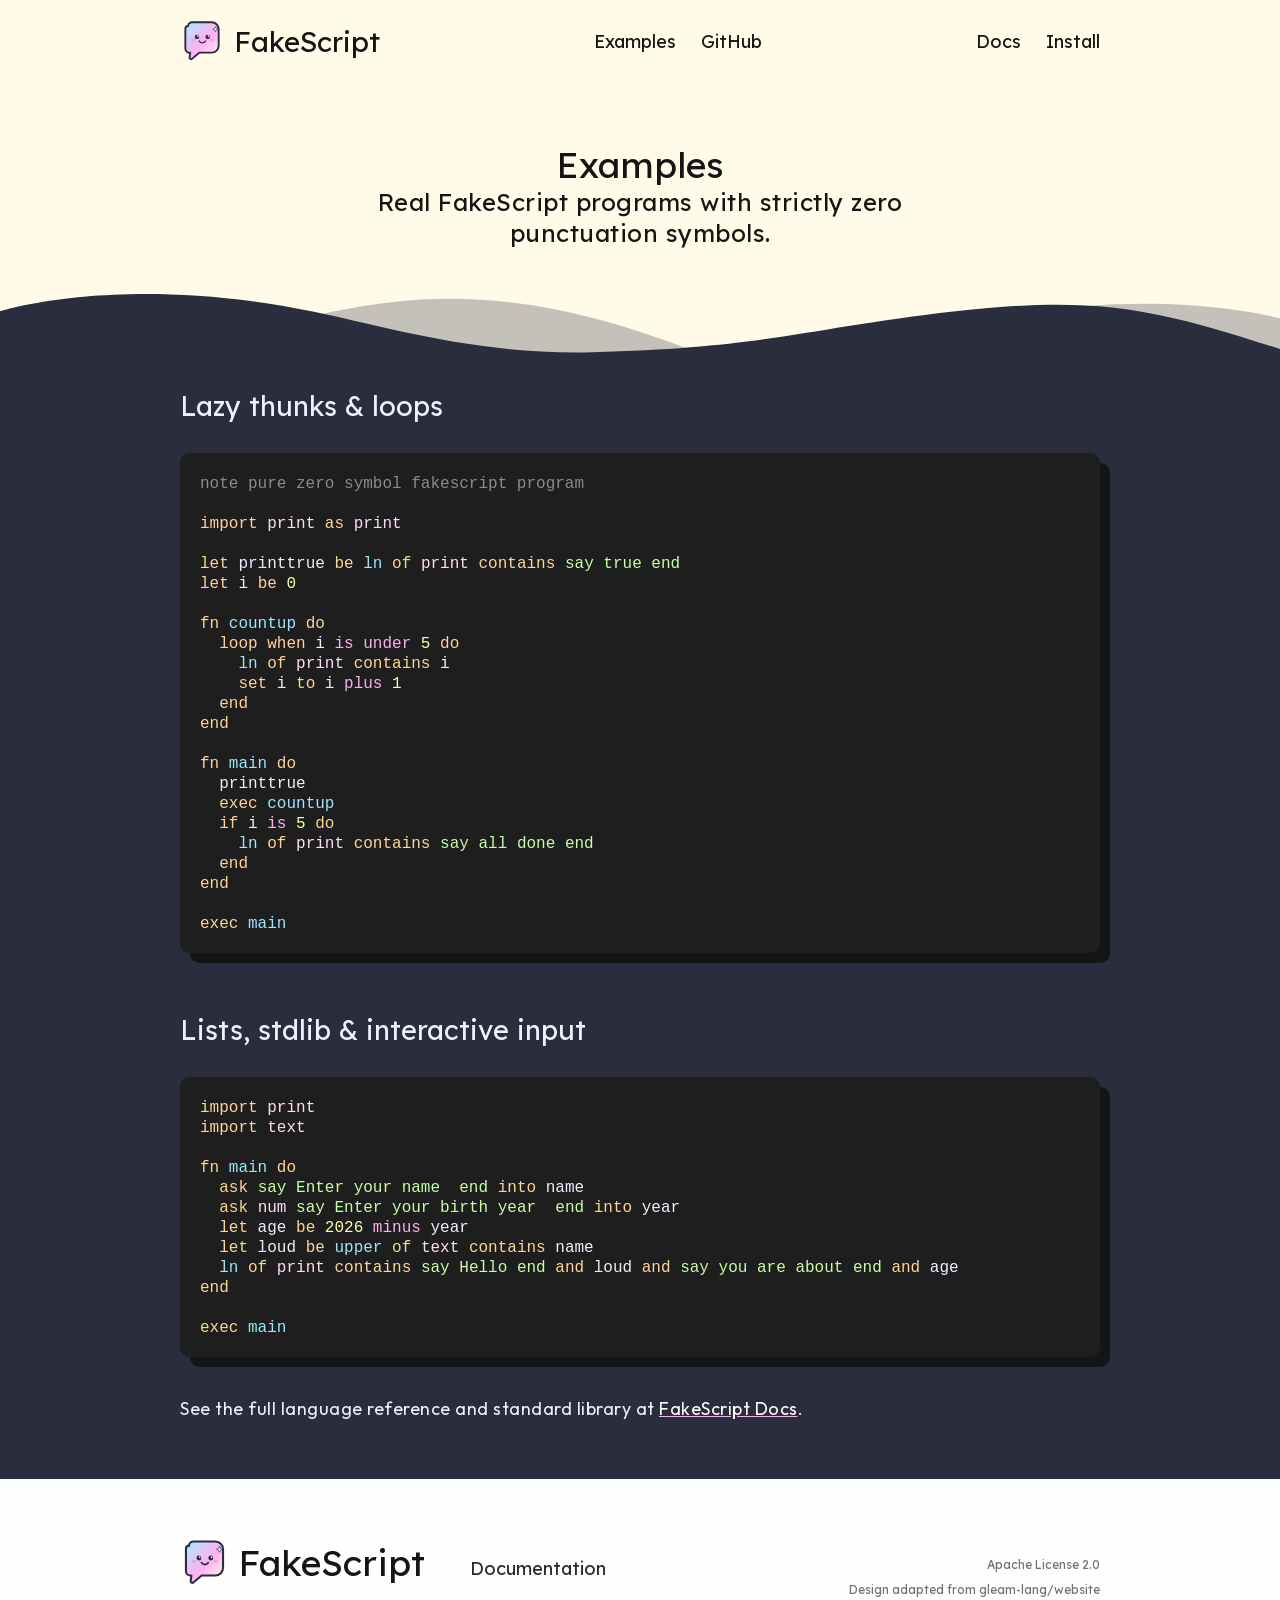
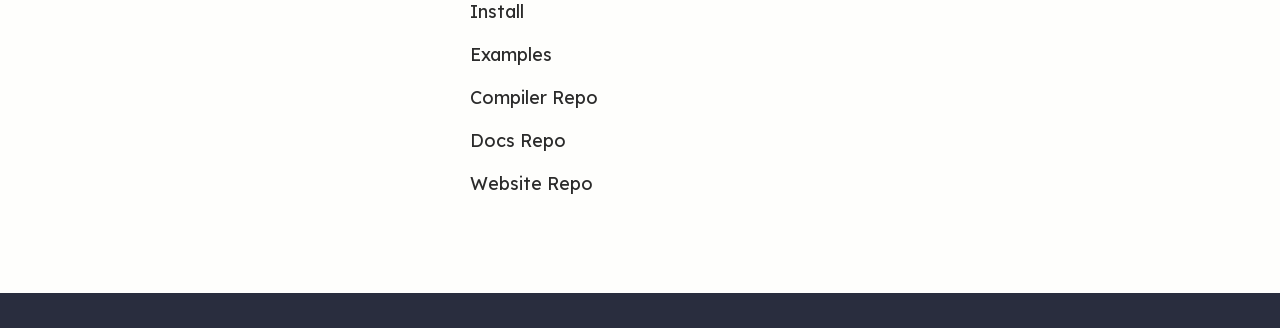
==== examples/index.html @ 52201858 "Initial commit: FakeScript website (Apache 2.0, adapted from gleam-lang/website)" ====
<!DOCTYPE html>
<html lang="en">
<head>
  <meta charset="utf-8">
  <meta name="viewport" content="width=device-width, initial-scale=1">
  <link rel="shortcut icon" href="../images/fakescript-logo.svg">
  <title>Examples | FakeScript programming language</title>
  <meta name="description" content="Explore real FakeScript v3.0 programs — zero symbols, native speed.">
  <link rel="stylesheet" href="../styles/main.css">
</head>
<body>
  <div class="page-header">
    <nav class="navbar">
      <div class="content">
        <div>
          <a href="../" class="logo">
            <img alt="FakeScript mascot" src="../images/fakescript-logo.svg" class="navbar-lucy">
            FakeScript
          </a>
        </div>
        <div>
          <a href="../examples/">Examples</a>
          <a href="https://github.com/ChaiMaii/fakescript">GitHub</a>
        </div>
        <div>
          <a href="https://chaimaii.github.io/fakescript-docs/">Docs</a>
          <a href="../install/">Install</a>
        </div>
      </div>
    </nav>

    <div class="hero">
      <div class="content">
        <div class="text">
          <h1>Examples</h1>
          <p class="hero-subtitle">Real FakeScript programs with strictly zero punctuation symbols.</p>
        </div>
      </div>
      <img alt="a soft wavey boundary between two sections of the website" src="../images/waves.svg" class="home-waves">
    </div>
  </div>

  <main class="page content">
    <h2>Lazy thunks &amp; loops</h2>
    <pre><code><span class="code-comment">note pure zero symbol fakescript program</span>

<span class="code-keyword">import</span> <span class="code-module">print</span> <span class="code-keyword">as</span> <span class="code-module">print</span>

<span class="code-keyword">let</span> printtrue <span class="code-keyword">be</span> <span class="code-fn">ln</span> <span class="code-keyword">of</span> <span class="code-module">print</span> <span class="code-keyword">contains</span> <span class="code-string">say true end</span>
<span class="code-keyword">let</span> i <span class="code-keyword">be</span> <span class="code-number">0</span>

<span class="code-keyword">fn</span> <span class="code-fn">countup</span> <span class="code-keyword">do</span>
  <span class="code-keyword">loop when</span> i <span class="code-operator">is under</span> <span class="code-number">5</span> <span class="code-keyword">do</span>
    <span class="code-fn">ln</span> <span class="code-keyword">of</span> <span class="code-module">print</span> <span class="code-keyword">contains</span> i
    <span class="code-keyword">set</span> i <span class="code-keyword">to</span> i <span class="code-operator">plus</span> <span class="code-number">1</span>
  <span class="code-keyword">end</span>
<span class="code-keyword">end</span>

<span class="code-keyword">fn</span> <span class="code-fn">main</span> <span class="code-keyword">do</span>
  printtrue
  <span class="code-keyword">exec</span> <span class="code-fn">countup</span>
  <span class="code-keyword">if</span> i <span class="code-operator">is</span> <span class="code-number">5</span> <span class="code-keyword">do</span>
    <span class="code-fn">ln</span> <span class="code-keyword">of</span> <span class="code-module">print</span> <span class="code-keyword">contains</span> <span class="code-string">say all done end</span>
  <span class="code-keyword">end</span>
<span class="code-keyword">end</span>

<span class="code-keyword">exec</span> <span class="code-fn">main</span></code></pre>

    <h2>Lists, stdlib &amp; interactive input</h2>
    <pre><code><span class="code-keyword">import</span> <span class="code-module">print</span>
<span class="code-keyword">import</span> <span class="code-module">text</span>

<span class="code-keyword">fn</span> <span class="code-fn">main</span> <span class="code-keyword">do</span>
  <span class="code-keyword">ask</span> <span class="code-string">say Enter your name  end</span> <span class="code-keyword">into</span> name
  <span class="code-keyword">ask</span> <span class="code-type">num</span> <span class="code-string">say Enter your birth year  end</span> <span class="code-keyword">into</span> year
  <span class="code-keyword">let</span> age <span class="code-keyword">be</span> <span class="code-number">2026</span> <span class="code-operator">minus</span> year
  <span class="code-keyword">let</span> loud <span class="code-keyword">be</span> <span class="code-fn">upper</span> <span class="code-keyword">of</span> <span class="code-module">text</span> <span class="code-keyword">contains</span> name
  <span class="code-fn">ln</span> <span class="code-keyword">of</span> <span class="code-module">print</span> <span class="code-keyword">contains</span> <span class="code-string">say Hello end</span> <span class="code-keyword">and</span> loud <span class="code-keyword">and</span> <span class="code-string">say you are about end</span> <span class="code-keyword">and</span> age
<span class="code-keyword">end</span>

<span class="code-keyword">exec</span> <span class="code-fn">main</span></code></pre>

    <p>
      See the full language reference and standard library at
      <a href="https://chaimaii.github.io/fakescript-docs/">FakeScript Docs</a>.
    </p>
  </main>

  <footer class="footer">
    <div class="content">
      <div class="first">
        <a href="../" class="logo">
          <img alt="FakeScript mascot" src="../images/fakescript-logo.svg" class="footer-lucy">
          FakeScript
        </a>
      </div>
      <ul class="middle">
        <li><a href="https://chaimaii.github.io/fakescript-docs/">Documentation</a></li>
        <li><a href="../install/">Install</a></li>
        <li><a href="../examples/">Examples</a></li>
        <li><a href="https://github.com/ChaiMaii/fakescript">Compiler Repo</a></li>
        <li><a href="https://github.com/ChaiMaii/fakescript-docs">Docs Repo</a></li>
        <li><a href="https://github.com/ChaiMaii/fakescript-website">Website Repo</a></li>
      </ul>
      <ul class="last">
        <li>Apache License 2.0</li>
        <li>Design adapted from <a href="https://github.com/gleam-lang/website">gleam-lang/website</a></li>
      </ul>
    </div>
  </footer>
</body>
</html>
---- styles/main.css ----
@font-face {
  font-family: "Cascadia Mono";
  font-display: swap;
  src: url("../fonts/CascadiaMono.woff2") format("woff2");
}

@font-face {
  font-family: "Lexend";
  font-display: swap;
  font-weight: 400;
  src: url("../fonts/Lexend.woff2") format("woff2");
}

@font-face {
  font-family: "Lexend";
  font-display: swap;
  font-weight: 700;
  src: url("../fonts/Lexend-700.woff2") format("woff2");
}

@font-face {
  font-family: "Outfit";
  font-display: swap;
  src: url("../fonts/Outfit.woff") format("woff");
}

:root {
  --font-family-normal: "Outfit", sans-serif;
  --font-family-title: "Lexend", sans-serif;
  /*--font-family-monospace: "Cascadia Mono" "Roboto Mono", monospace;*/

  --color-charcoal: #2f2f2f;
  --color-lukewarm-charcoal: #313546;
  --color-warm-charcoal: #616682;
  --color-underwater-blue: #292d3e;
  --color-black: #1e1e1e;
  --color-blacker: #151515;
  --color-text-main: #f0eeff;
  --color-text-subtle: #c9cfea;
  --color-text-highlight: #fff;
  --color-white: #fefefc;
  --color-faff-pink: #ffaff3;
  --color-aged-plastic-yellow: #fffbe8;
  --color-unnamed-blue: #a6f0fc;
  --color-unexpected-aubergine: #584355;

  --color-code-blue: #9ce7ff;
  --color-code-green: #c8ffa7;
  --color-code-grey: #d4d4d4;
  --color-code-dark-grey: #848484;
  --color-code-yellow: #fdffab;
  --color-code-pink: var(--color-faff-pink);
  --color-code-red: #ff6262;
  --color-code-orange: #ffd596;
  --color-code-light-pink: #ffddfa;

  --opacity-mid: 0.65;

  --width-content: 960px;

  /* TODO: condense these into a few appopriatedly named variables */
  --font-size-small: 0.75rem;
  --font-size-code: 1rem;
  --font-size-normal: 1.125rem;
  --font-size-navbar: 1.125rem;
  --font-size-hero-button: 1.5rem;
  --font-size-pair-text: 1.375rem;
  --font-size-friendly-text: 1.5rem;
  --font-size-still-here-subtitle: 1.5rem;
  --font-size-still-here-button: 1.5rem;
  --font-size-hero-subtitle: 1.5rem;
  --font-size-logo: 1.75rem;
  --font-size-hero: 2.25rem;
  --font-size-pair-title: 2.25rem;
  --font-size-hero-title: 2.25rem;
  --font-size-still-here-title: 2.25rem;
  --font-size-footer-logo: 2.25rem;
  --font-size-friendly-title: 3rem;
  --font-size-sponsors-title: 3rem;

  --font-weight-normal: 400;
  --font-weight-title-bold: 700;

  --gap-1: 10px;
  --gap-2: calc(var(--gap-1) * 2);
  --gap-3: calc(var(--gap-1) * 3);
  --gap-4: calc(var(--gap-1) * 4);
  --gap-5: calc(var(--gap-1) * 5);
  --gap-6: calc(var(--gap-1) * 6);

  --waves-height: 100px;
  --waves-width: 1200px;

  --sponsor-size: 50px;
  --sponsors-gap: var(--gap-1);
  --sponsors-max-row-count: 8;
  --sponsors-row-height: calc(var(--sponsor-size) + var(--sponsors-gap));
  /* If this is renamed it must also be renamed in the JavaScript */
  --sponsors-max-height: calc(var(--sponsors-row-height) * var(--sponsors-max-row-count));
  --sponsors-expand-transition: all 2s ease;
}

* {
  box-sizing: border-box;
}

body {
  padding: 0;
  margin: 0;
  background-color: var(--color-underwater-blue);
  color: var(--color-text-main);
  font-family: var(--font-family-normal);
  font-size: var(--font-size-normal);
}

h1,
h2,
h3,
h4,
h5,
h6 {
  font-family: var(--font-family-title);
  font-weight: var(--font-weight-normal);
}

p {
  letter-spacing: 0.5px;
  line-height: 1.3;
}

.content>*:first-child {
  margin-top: 0;
}

a:visited,
a {
  color: var(--color-white);
  text-decoration-color: var(--color-faff-pink);
}

pre {
  margin: 0;
}

li code,
p code {
  font-size: 0.85em;
  opacity: 0.75;
  margin: 0 2px;
}

pre code {
  font-size: var(--font-size-code);
  white-space: pre-wrap;
}

table {
  border-collapse: collapse;
  width: 100%;
}

td {
  padding: 5px;
}

.text-left {
  text-align: left;
}

.text-center {
  text-align: center;
}

.text-right {
  text-align: right;
}

.content {
  max-width: 100%;
  width: var(--width-content);
  margin: 0 auto;
  padding: var(--gap-2);
}

main.content {
  padding-top: 0;
}

.navbar {
  font-family: var(--font-family-title);
  font-size: var(--font-size-navbar);
}

.navbar .content {
  display: flex;
  justify-content: space-between;
  align-items: center;
  flex-wrap: wrap;
}

.navbar .logo img {
  height: 1.5em;
  margin-right: var(--gap-1);
}

.logo {
  font-size: var(--font-size-logo);
  display: flex;
  align-items: center;
  white-space: nowrap;
}

.logo img {
  display: inline-block;
  height: 1.3em;
  margin-right: 0.25em;
}

.hero-lucy-container {
  flex-shrink: 0;
  height: 268px;
  width: 280px;
  margin: 0 var(--gap-5) var(--gap-2) var(--gap-5);
  overflow: hidden;
  /* Needed to not cut Lucy's corners when rotating: */
  padding: var(--gap-1);
  box-sizing: content-box;
}

.hero-lucy {
  height: 100%;
  width: 100%;
  transition: transform 0.2s ease;
}

.navbar-lucy,
.footer-lucy {
  transition: transform 200ms ease;
}

.logo:hover .navbar-lucy,
.logo:hover .footer-lucy,
.hero-lucy-container:hover .hero-lucy {
  content: url("../images/fakescript-logo-happy.svg");
  transform: rotate(12deg);
}

.navbar a {
  color: var(--color-blacker);
  text-decoration: none;
  margin-left: var(--gap-2);
}

.navbar .logo {
  margin-left: 0;
}

[data-show-pride] {
  user-select: none;
  cursor: pointer;
}

.hero {
  padding-top: var(--gap-4);
  color: var(--color-blacker);
  text-align: center;
}

.hero h1 {
  font-size: var(--font-size-hero-title);
  margin: 0;
}

.hero-subtitle {
  margin: 0;
  font-size: var(--font-size-hero-subtitle);
}

.page-header {
  background-color: var(--color-aged-plastic-yellow);
  transition: all 0.5s ease;
}

.page-banner {
  background-color: var(--color-faff-pink);
  text-align: center;
  padding: var(--gap-1);
  color: var(--color-black);
}

.page-banner a {
  color: var(--color-black);
  text-decoration: underline;
  text-decoration-color: var(--color-black);
}

.pride .page-header {
  background-image: url("/images/pride-wall.svg");
  background-size: cover;
  background-position: center;
}

.hero .content {
  display: flex;
  align-items: center;
  justify-content: center;
  gap: var(--gap-6);
  padding-top: var(--gap-2);
  padding-bottom: var(--gap-4);
}

.hero .text {
  font-size: var(--font-size-hero);
  font-family: var(--font-family-title);
  max-width: 600px;
}

.hero .text b {
  font-weight: var(--font-weight-title-bold);
}

.button {
  color: var(--color-white) !important;
  background-color: var(--color-unexpected-aubergine);
  padding: var(--gap-1) var(--gap-4);
  border-radius: 100px;
  text-decoration: none;
  display: inline-block;
}

.button:visited {
  color: var(--color-white);
}

.hero a {
  font-size: var(--font-size-hero-button);
  margin-top: var(--gap-2);
}

.home-pair {
  padding-top: var(--gap-4);
  padding-bottom: var(--gap-4);
  font-size: var(--font-size-pair-text);

  display: flex;
  flex-direction: row;
  flex-wrap: wrap;
  justify-content: space-between;
  align-items: center;
  gap: var(--gap-4);
}

.home-pair:nth-of-type(2n) {
  flex-direction: row-reverse;
}

.home-pair.intro {
  padding-top: 0;
}

.home-pair>* {
  max-width: 100%;
  min-width: 250px;
  width: calc(var(--width-content) * 0.5);
  flex: 1;
}

.home-pair h2 {
  font-size: var(--font-size-pair-title);
}

.home-top-sponsors {
  padding: var(--gap-3) 0;
  color: var(--color-blacker);
  background-color: var(--color-faff-pink);
}

.home-top-sponsors h2 {
  margin: 0;
}

.home-top-sponsors ul {
  display: flex;
  flex-direction: row;
  flex-wrap: wrap;
  align-items: center;
  justify-content: space-evenly;
  gap: var(--gap-2);
  padding: 0;
  margin: 0;
  width: 100%;
}

.home-top-sponsors li {
  list-style: none;
}

.home-top-sponsors img {
  max-width: 100%;
}

.home-top-sponsors a {
  color: var(--color-black);
}

.home-top-sponsors .content {
  display: flex;
  flex-direction: column;
  align-items: center;
  gap: var(--gap-3);
}

.sponsor-level0 img {
  transition: transform 100ms ease-in-out;
  max-height: 110px;
  max-width: 100%;
  animation: pulse-animation 2.2s infinite;
  border-radius: 100px;
}

.post .sponsor-level0 {
  display: block;
  text-align: center;
}

.pulse-animation {
  animation: pulse-animation 2.2s infinite;
}

.sponsor-level0 img:hover {
  transform: rotate(-10deg) scale(1.2);
}

@keyframes pulse-animation {
  0% {
    box-shadow: 0 0 0 0px rgba(0, 0, 0, 0.2);
  }

  100% {
    box-shadow: 0 0 0 20px rgba(0, 0, 0, 0);
  }
}

.sponsor-level1,
.sponsor-level2 {
  padding: 0;
  display: flex;
  flex-wrap: wrap;
  align-items: center;
  justify-content: center;
  gap: 2rem;
  margin-top: 2rem;
}

.sponsor-level1>li,
.sponsor-level2>li {
  display: block;
}

.sponsor-level1 img {
  max-height: 110px;
  max-width: 100%;
}

.sponsor-level2 img {
  max-height: 60px;
  max-width: 100%;
}

.sponsors-like-you,
.sponsors-like-you:visited {
  font-size: var(--font-size-hero-title);
  color: var(--black);
}

.home-friendly {
  color: var(--color-blacker);
  text-align: center;
  background: linear-gradient(0deg,
      var(--color-faff-pink) 0%,
      var(--color-white) 300%);
  padding-top: var(--gap-4);
  margin-bottom: -1px;
  font-size: var(--font-size-friendly-text);
}

.home-friendly h2 {
  font-size: var(--font-size-friendly-title);
  margin: var(--gap-2) 0 var(--gap-6) 0;
}

/* Position the waves appropriately. */
.home-friendly,
.hero {
  position: relative;
  padding-bottom: var(--waves-height);
  overflow: hidden;
}

.home-waves {
  --overlap: 5px;
  bottom: calc(var(--overlap) * -1);
  height: var(--waves-height);
  position: absolute;
  right: 0px;
  left: min(0px, calc(calc(100vw - var(--waves-width)) * 0.2));
  width: calc(max(100%, var(--waves-width)) + calc(var(--overlap) * 2));
}

.home-sponsors {
  text-align: center;
  padding-bottom: var(--gap-2);
}

.home-sponsors .content {
  padding-top: 0;
  padding-bottom: 0;
}

.home-sponsors h2 {
  font-size: var(--font-size-sponsors-title);
  margin: 0;
}

.home-sponsors p {
  margin: var(--gap-3) 0 var(--gap-5) 0;
}

.home-sponsors ul {
  display: flex;
  justify-content: center;
  align-items: center;
  flex-direction: row;
  flex-wrap: wrap;
  padding: 0 var(--gap-2);
  gap: var(--sponsors-gap);
  margin: 0;
}

.home-sponsors-list {
  transition: var(--sponsors-expand-transition);
  max-height: var(--sponsors-max-height);
  position: relative;
  overflow: hidden;
}

[data-expand-sponsors] {
  --height: calc(var(--sponsor-size) * 0.75);
  transition: var(--sponsors-expand-transition);
  width: 100%;
  height: var(--height);
  position: absolute;
  top: calc(var(--sponsors-max-height) - var(--height));
  left: 0;
  background: linear-gradient(0deg,
      var(--color-underwater-blue) 30%,
      transparent 100%);
  font-size: 75px;
  cursor: pointer;
}

[data-expand-sponsors]:before {
  content: "\2026";
  color: var(--color-white);
  text-align: center;
  position: absolute;
  transform: rotate(180deg);
  width: 100%;
  top: 0;
  left: 0;
}

.home-sponsors li {
  list-style: none;
}

.home-sponsors img {
  height: var(--sponsor-size);
  width: var(--sponsor-size);
}

.home-sponsors .round {
  border-radius: 100vw;
  background-color: rgba(256, 256, 256, 0.4);
  background-color: var(--color-faff-pink);
}

.home-still-here {
  background: linear-gradient(180deg, var(--color-faff-pink) 0%, var(--color-white) 250%);
  color: var(--color-blacker);
  text-align: center;
}

.home-still-here a:visited,
.home-still-here a {
  color: var(--color-blacker);
}

.home-still-here .content {
  padding-top: var(--gap-6);
  padding-bottom: var(--gap-6);
}

.home-still-here h2 {
  font-size: var(--font-size-still-here-title);
}

.home-still-here h3 {
  font-size: var(--font-size-still-here-subtitle);
}

.home-still-here hr {
  border: 1px solid var(--color-underwater-blue);
  opacity: 0.2;
  margin: var(--gap-4);
}

.home-still-here h2,
.home-still-here h3,
.home-still-here p {
  margin: var(--gap-2) 0;
}

.home-still-here .go-read {
  margin: var(--gap-3) 0;
}

.home-still-here .button {
  font-size: var(--font-size-still-here-button);
}

.home-still-here a {
  text-decoration-color: var(--color-charcoal);
}

[data-form="ebfa5ade-6f63-11ed-8f94-ef3b2b6b307a"] {
  margin: 0 auto;
}

[data-form="ebfa5ade-6f63-11ed-8f94-ef3b2b6b307a"] .main-form {
  flex-wrap: nowrap !important;
}

[data-form="ebfa5ade-6f63-11ed-8f94-ef3b2b6b307a"] .main-form * {
  margin: 0 !important;
}

[data-form="ebfa5ade-6f63-11ed-8f94-ef3b2b6b307a"] input[type="email"] {
  font-size: var(--font-size-normal) !important;
  padding-left: var(--gap-2);
  border-radius: 100px 0 0 100px;
  border: none;
}

[data-form="ebfa5ade-6f63-11ed-8f94-ef3b2b6b307a"] input[type="submit"] {
  font-size: var(--font-size-normal) !important;
  color: var(--color-white);
  background-color: var(--color-unexpected-aubergine) !important;
  border-color: var(--color-unexpected-aubergine) !important;
  border-radius: 0 100px 100px 0;
  text-decoration: none;
}

/* Stack the email form for mobile devices */
@media (max-width: 500px) {
  [data-form="ebfa5ade-6f63-11ed-8f94-ef3b2b6b307a"] .main-form {
    flex-direction: column;
    align-items: center !important;
  }

  [data-form="ebfa5ade-6f63-11ed-8f94-ef3b2b6b307a"] input[type="submit"],
  [data-form="ebfa5ade-6f63-11ed-8f94-ef3b2b6b307a"] input[type="email"] {
    border-radius: 100px;
  }
}

.footer {
  padding: var(--gap-4) 0;
  background-color: var(--color-white);
  color: var(--color-blacker);
  font-family: var(--font-family-title);
}

.footer a,
.footer a:visited {
  color: var(--color-blacker);
}

.footer .content {
  display: flex;
  flex-direction: row;
  flex-wrap: wrap;
  justify-content: space-between;
  gap: var(--gap-4);
}

.footer .logo {
  font-size: var(--font-size-footer-logo);
}

.footer li {
  list-style: none;
  padding: 0;
  margin-bottom: var(--gap-2);
  opacity: 0.9;
}

.footer ul {
  padding: 0;
}

.footer .first {
  flex: 1;
  max-width: 250px;
}

.footer .middle {
  flex: 1;
  display: flex;
  flex-direction: row;
  flex-wrap: wrap;
}

.footer .middle li {
  width: 150px;
  margin-right: var(--gap-4);
}

.footer .last {
  text-align: right;
}

.footer .last li {
  margin-bottom: var(--gap-1);
  opacity: 0.6;
  font-size: var(--font-size-small);
}

.footer a {
  text-decoration: none;
}

.footer a:visited {
  color: var(--color-blacker);
}

.grecaptcha-badge {
  visibility: hidden;
}

.code-warning,
.hl-keyword,
.hl-built_in,
.code-keyword {
  color: var(--color-code-orange);
}

.code-success {
  color: var(--color-code-green);
}

.hl-deletion,
.code-error {
  color: var(--color-code-red);
}

.hl-operator,
.code-progress,
.code-operator {
  color: var(--color-code-pink);
}

.hl-module,
.hl-variant,
.hl-symbol,
.hl-atom,
.hl-literal,
.code-type,
.code-module {
  color: var(--color-code-light-pink);
}

.hl-string,
.hl-addition,
.code-string {
  color: var(--color-code-green);
}

.hl-number,
.code-number {
  color: var(--color-code-yellow);
}

.hl-function,
.hl-fn,
.code-decoration,
.code-fn {
  color: var(--color-code-blue);
}

.hl-comment,
.code-comment {
  color: var(--color-code-grey);
  opacity: 0.6;
}

.code-prompt {
  color: var(--color-code-dark-grey);
}

pre code {
  white-space: pre-wrap;
}

.page.content {
  padding-bottom: var(--gap-4);
  overflow-wrap: break-word;
}

.page pre {
  overflow-x: auto;
  overflow-y: auto;
  margin: var(--gap-3) 0 var(--gap-4) 0;
  padding: var(--gap-2) var(--gap-2);
  background-color: var(--color-black);
  border-radius: 0.6rem;
}

.page pre,
.page .shadow {
  box-shadow: var(--gap-1) var(--gap-1) 0 0 var(--color-blacker);
}

@media (max-width: 960px) {
  .page pre {
    max-width: 100vw;
    margin: var(--gap-3) calc(var(--gap-2) * -1) var(--gap-4) calc(var(--gap-2) * -1);
    border-radius: 0;
    box-shadow: 0 var(--gap-1) 0 0 var(--color-blacker);
  }
}

.page h1,
.page h2 {
  margin-top: var(--gap-6);
}

.news-posts {
  margin: 0;
  padding: 0;
}

.news-posts li {
  display: flex;
  flex-direction: column;
  justify-content: space-between;
  position: relative;
  list-style: none;
  margin-bottom: var(--gap-5);
}

.news-posts h2 {
  transition: color 120ms ease-in-out;
  font-weight: var(--font-weight-title-bold);
  margin: 0;
  text-decoration: none;
  font-size: 1.4rem;
}

.news-posts p {
  margin: 0.5rem 0;
}

.news-posts a {
  text-decoration: none;
}

.news-posts .links:hover {
  color: var(--color-faff-pink);
}

.news-posts .news-meta {
  padding: 0;
  display: flex;
  gap: 2ch;
}

.news-posts .news-meta li {
  display: flex;
  flex-direction: row;
  margin: 0;
  gap: 0.6ch;
  align-items: center;
  font-size: 1rem;
  color: --color-text-subtle;
}

.mailing-list-page p {
  font-size: var(--font-size-normal);
}

.mailing-list-page .recaptcha-blerb,
.recaptcha-blerb a,
.recaptcha-blerb a:visited,
.recaptcha-blerb {
  color: var(--color-blacker);
  font-size: var(--font-size-small);
}

.recaptcha-blerb {
  opacity: 0.8;
}

.recaptcha-blerb a {
  text-decoration: underline;
}

.bar-chart {
  padding: 0;
  margin-bottom: var(--gap-2);
}

.bar-chart li {
  list-style: none;
  margin-bottom: var(--gap-1);
}

.bar-chart .bar {
  background-color: var(--color-faff-pink);
  display: inline-block;
  height: 1em;
  flex-grow: 0;
  margin-right: var(--gap-1);
}

.bar-chart li {
  display: flex;
  flex-direction: row;
  align-items: center;
}

.bar-chart li>* {
  flex: 1;
}

.bar-chart li {
  flex-wrap: wrap;
  display: flex;
}

.bar-chart .label {
  flex-grow: 0;
  flex-basis: 100%;
  margin-right: var(--gap-1);
}

@media (min-width: 960px) {
  .bar-chart .label {
    flex-basis: 200px;
    text-align: right;
  }

  .community-socials {
    grid-template-columns: 1fr 1fr;
  }
}

.community-socials {
  padding-left: 0;
  margin: 0;
  list-style-type: none;
  gap: 2rem;
  display: grid;
  align-items: center;
}

.community-socials a {
  background: var(--color-lukewarm-charcoal);
  border: 1px solid var(--color-warm-charcoal);
  width: 100%;
  border-radius: 0.6rem;
  display: grid;
  grid-template-columns: auto 1fr;
  gap: 1rem;
  align-items: center;
  padding: 2rem;
  text-decoration: none;
}

.community-socials h3 {
  font-weight: var(--font-weight-title-bold);
  font-family: var(--font-family-title);
  font-size: 1.2rem;
  line-height: 1.6;
  margin: 0;
}

.community-socials p {
  line-height: 1;
  margin: 0;
  color: var(--color-text-main);
  font-size: 1rem;
}

.community-socials li:hover img {
  transform: rotateZ(-10deg);
}

.community-socials__logo,
.community-socials img {
  width: 5rem;
  height: 5rem;
}

.community-socials img {
  padding: 0.35rem;
  transition: transform ease-in-out 150ms;
}

.community-secondary-links {
  display: grid;
  gap: 1rem;
  padding: 0;
  margin-top: 2rem;
  list-style: none;
}

.community-secondary-links a {
  display: flex;
  align-items: center;
  gap: 0.8rem;
  text-decoration: none;
  line-height: 1;
  color: var(--color-text-main);
}

.community-secondary-links p {
  margin: 0 0 0.3em;
  font-size: 0.9em;
}

.community-secondary-links h4 {
  margin: 0;
  color: var(--color-white);
  font-weight: var(--font-weight-title-bold);
  font-size: 1.2rem;
  font-family: var(--font-family-title);
}

.community-secondary-links .icon {
  background: var(--color-lukewarm-charcoal);
  border: 1px solid var(--color-warm-charcoal);
  border-radius: 0.6rem;
  padding: 1rem;
}

.community-secondary-links img {
  width: 2.5rem;
  height: 2.5rem;
  display: block;
}

.gleam-weekly-shoutout {
  display: flex;
  flex-wrap: wrap;
  margin-top: var(--gap-3);
  gap: var(--gap-3);
  align-items: center;
  justify-content: center;
}

.gleam-weekly-shoutout img {
  width: 8rem;
}

.gleam-weekly-shoutout p {
  max-width: 45ch;
}

.community-talks {
  padding: 1.2rem 0;
  background: var(--color-lukewarm-charcoal);
}

.community-talks h2 {
  color: var(--color-white);
  font-family: var(--font-family-title);
  font-weight: var(--font-weight-title-bold);
}

.featured-talks {
  display: grid;
  gap: var(--gap-3);
  padding: 0;
  list-style: none;
}

.community-talk {
  text-decoration: none;
  display: block;
}

.community-talk .talk-thumbnail {
  /* Approximately 16x9 */
  padding-bottom: 56%;
  background-size: cover;
  background-position: center;
  border-radius: 0.6rem;
  background-color: var(--color-blacker);
  margin: 0 0 1rem;
  /* Using this very silly trick to stop strange image artifacting */
  box-shadow: inset 0 0 0 1px var(--color-warm-charcoal);
}

.community-talk h4 {
  font-weight: var(--font-weight-title-bold);
  font-family: var(--font-family-title);
  color: var(--color-white);
  margin: 0;
}

.community-talk h5 {
  color: var(--color-text-main);
  font-size: 0.9em;
  margin: 0.2rem 0 0;
}

.community-talk p {
  color: var(--color-text-subtle);
  font-size: 0.9em;
  display: flex;
  align-items: center;
  gap: 0.8ch;
  margin: 0.6rem 0 0;
}

@media (min-width: 960px) {

  .featured-talks,
  .community-secondary-links {
    grid-template-columns: 1fr 1fr 1fr;
  }
}

/* Same as --width-content */
@media (max-width: 960px) {
  .wide-only {
    display: none;
  }

  .navbar .content {
    flex-direction: column;
    justify-content: center;
  }

  .navbar .content>*:first-child {
    margin-bottom: var(--gap-2);
  }

  .hero {
    padding-top: 0;
  }

  .community-socials {
    flex-direction: column;
    align-items: start;
  }

  .community-socials a {
    flex-direction: row;
  }
}

/* Roadmap */

.roadmap-buttons {
  margin: 0 0 var(--gap-5);
  padding: 0;
  display: grid;
  gap: var(--gap-2);
  list-style: none;
}

.roadmap-buttons a {
  display: block;
  background: var(--color-lukewarm-charcoal);
  border: 1px solid var(--color-warm-charcoal);
  border-radius: 0.6rem;
  text-decoration: none;
  padding: var(--gap-2);
  font-size: 0.9rem;
  color: var(--color-text-subtle);
  transition: 120ms ease-in-out border-color;
}

.roadmap-buttons a#changelog-button:hover {
  border-color: var(--color-faff-pink);
}

.roadmap-buttons a#issues-button:hover {
  border-color: var(--color-code-yellow);
}

.roadmap-buttons a#versions-button:hover {
  border-color: var(--color-text-subtle);
}

.roadmap-buttons h3 {
  border: none;
  margin: 0 0 0.4rem;
  padding: 0;
  font-size: 1.2rem;
  color: var(--color-white);
  display: flex;
  align-items: center;
  gap: var(--gap-1);
}

.roadmap-buttons img {
  width: 24px;
  height: 24px;
}

.roadmap-buttons p {
  margin: 0;
}

.roadmap-star {
  width: 48px;
  height: 48px;
  background: url("/images/lucy/lucy-outline-faff-pink.svg") center no-repeat;
  font-family: var(--font-family-title);
  font-weight: var(--font-weight-title-bold);
  justify-content: center;
  align-items: center;
  font-size: 1rem;
  /* Hide on Mobile - too chunky and space-taking for small screens. */
  display: none;
}

.roadmap-section {
  margin-bottom: 3rem;
  gap: 2ch;
}

.roadmap-section#version-history {
  display: grid;
  grid-template-columns: 2px 1fr;
}

.roadmap-section#in-progress .roadmap-star {
  background-image: url("/images/lucy/lucy-outline-faff-pink.svg");
}

.roadmap-section#planned .roadmap-star {
  background-image: url("/images/lucy/lucy-outline-yellow.svg");
}

.roadmap-section#version-history .roadmap-star {
  background-image: url("/images/lucy/lucy-outline-grey.svg");
}

.roadmap-section header {
  margin-bottom: 2rem;
}

.roadmap-section header h2 {
  border: none;
  padding: 0;
  margin: 0 0 0.4rem;
  font-family: var(--font-family-title);
  color: var(--color-white);
}

.roadmap-section header h5 {
  color: var(--color-text-subtle);
  margin: 0;
  font-family: var(--font-family-title);
}

.roadmap-section .filler-line {
  width: 2px;
  background: var(--color-warm-charcoal);
  position: absolute;
  left: calc(50% - 1px);
  top: 40px;
  bottom: 0;
}

.roadmap-section aside {
  position: relative;
}

.roadmap-section#version-history main>ul {
  padding: 0;
  margin: 0;
}

.roadmap-section .previous-release {
  margin: 0 0 3rem;
  padding: 0;
  display: block;
  position: relative;
}

.roadmap-section .previous-release:before {
  content: "";
  width: 16px;
  height: 16px;
  background: var(--color-underwater-blue);
  border: 2px solid var(--color-text-subtle);
  position: absolute;
  left: -34px;
  top: 0px;
  border-radius: 100%;
}

.roadmap-section .previous-release:first-child:before {
  border-color: var(--color-faff-pink);
}

.roadmap-section .previous-release h4 {
  margin: 0 0 0.2rem;
  font-size: 1.4rem;
  color: var(--color-white);
}

.roadmap-section .previous-release h5 {
  font-family: var(--font-family-title);
  margin: 0 0 1rem;
  font-size: 0.9rem;
  color: var(--color-text-subtle);
}

.roadmap-section .previous-release ul {
  margin: 0;
  padding: 0 0 0 0.7rem;
  display: grid;
  grid-gap: 0.75rem;
  list-style: disc;
  color: var(--color-text-main);
  font-size: 1.1rem;
}

.roadmap-section .previous-release ul li::marker {
  color: var(--color-warm-charcoal);
  font-size: 13px;
}

.roadmap-section .previous-release ul li {
  padding-left: 0.6rem;
}

.roadmap-issues {
  display: grid;
  margin: 0;
  padding: 0;
  gap: var(--gap-2);
}

.roadmap-issue {
  display: block;
  padding: var(--gap-3) var(--gap-2);
  margin: 0;
  border: 1px solid var(--color-warm-charcoal);
  border-radius: 0.6rem;
  position: relative;
}

.roadmap-issue h4 {
  margin: 0;
  padding: 0;
  font-family: var(--font-family-title);
  color: var(--color-white);
  font-weight: var(--font-weight-title-bold);
}

.roadmap-issue p {
  color: var(--color-text-main);
  font-size: 1rem;
  margin: 0.4rem 0 0;
}

.roadmap-issue:before {
  content: "";
  background: var(--color-faff-pink);
  position: absolute;
  top: 14px;
  bottom: 14px;
  left: -2px;
  width: 3px;
  border-radius: 100rem;
}

.roadmap-issue.roadmap-planned:before {
  background: var(--color-code-yellow);
}

.roadmap-issue.roadmap-research:before {
  background: var(--color-code-blue);
}

.roadmap-issue h6 {
  margin: 0 0 0.4rem;
  padding: 0;
  font-family: var(--font-family-title);
  color: var(--color-text-subtle);
  font-weight: var(--font-weight-title-bold);
  text-transform: uppercase;
}

@media (min-width: 960px) {
  .roadmap-star {
    display: flex;
  }

  /* A little duplication here... but we need to override the mobile
   * style for #version-history. Better than a whole other @media query */
  .roadmap-section,
  .roadmap-section#version-history {
    display: grid;
    grid-template-columns: 48px 1fr;
  }

  .roadmap-section .previous-release:before {
    left: -57px;
  }

  .roadmap-buttons {
    grid-template-columns: 1fr 1fr 1fr;
  }

  .roadmap-issues {
    grid-template-columns: 1fr 1fr;
  }
}

/* Prose-specific styling */

.prose h1,
.prose h2,
.prose h3,
.prose h4,
.prose h5 {
  font-weight: var(--font-weight-title-bold);
  color: var(--color-white);
  margin-top: 2.4em;
  margin-bottom: 0.75em;
}

.prose .alert-info,
.prose .alert-warning,
.prose .alert-error {
  border-left: 3px solid var(--alert-color);
  padding: var(--gap-2);
  margin: var(--gap-4) 0;
}

.prose .alert-info h3,
.prose .alert-warning h3,
.prose .alert-error h3 {
  color: var(--alert-color);
  margin: 0 0 0.4rem;
  font-size: 1em;
}

.prose .alert-info h3:before,
.prose .alert-warning h3:before,
.prose .alert-error h3:before {
  content: var(--alert-emoji);
  margin-right: 0.8ch;
}

.prose .alert-info p,
.prose .alert-warning p,
.prose .alert-error p {
  margin: 0;
  line-height: 1.4;
}

.prose .alert-info {
  --alert-color: var(--color-code-blue);
  --alert-emoji: "ℹ️";
}

.prose .alert-error {
  --alert-color: var(--color-code-red);
  --alert-emoji: "❗";
}

.prose .alert-warning {
  --alert-color: var(--color-code-orange);
  --alert-emoji: "🔔";
}

.prose> :nth-of-type(1) {
  margin-top: 0;
}

.prose p {
  line-height: 1.4em;
}

.prose :not(pre)>code {
  color: var(--color-code-orange);
  opacity: 1;
  border: var(--color-warm-charcoal) 1px solid;
  border-radius: 0.2rem;
  padding: 0 0.3rem;
  display: inline-block;
  white-space: pre-wrap;
  word-break: break-word;
}

.prose>iframe,
.prose>video,
.prose>img {
  display: block;
  margin: var(--gap-3) auto;
  max-width: 100%;
}

.prose img.right {
  float: right;
  width: 50%;
  max-width: 300px;
  margin-left: var(--gap-1);
  margin-bottom: var(--gap-1);
}

.prose details {
  border: 1px solid var(--color-warm-charcoal);
  padding: 1.2rem;
  border-radius: 0.6rem;
}

.prose details>summary {
  font-size: 1rem;
  font-family: var(--font-family-title);
  color: var(--color-white);
  margin: 0 -1.2rem;
  display: flex;
  padding: 0 1.2rem;
  align-items: center;
  justify-content: space-between;
}

.prose details[open]>summary {
  border-bottom: var(--color-warm-charcoal) 1px solid;
  padding-bottom: 1.2rem;
}

.prose details>summary:after {
  content: "";
  border: 6px solid transparent;
  border-top-color: var(--color-warm-charcoal);
  border-bottom: 0px;
}

.prose details[open]>summary::after {
  transform: rotate(180deg);
}

.prose dl dt {
  font-family: var(--font-family-title);
  font-weight: var(--font-weight-title-bold);
  color: var(--color-text-subtle);
  font-size: 1rem;
}

.prose dl dd {
  padding: 0;
  margin: 0.2rem 0 1rem;
}

.post {
  position: relative;
}

.post-published {
  text-align: right;
  margin-top: 0;
}

.post blockquote {
  font-style: italic;
  border-left: 4px solid var(--color-faff-pink);
  margin: 0;
  padding: 0 var(--gap-2);
}

details {
  margin-bottom: var(--gap-2);
  padding-left: var(--gap-2);
}

details>summary {
  margin-left: calc(var(--gap-2) * -1);
  cursor: pointer;
}

.post .top-sponsors {
  margin: var(--gap-4);
  padding: 0;
  text-align: center;
}

.post .top-sponsors li {
  list-style: none;
}

.post .sponsor-fly {
  height: 100px;
  margin-bottom: var(--space);
}

.post .sponsor-alembic {
  height: 38px;
}

.post .top-sponsors+ul {
  display: flex;
  flex-direction: row;
  flex-wrap: wrap;
  justify-content: space-between;
  gap: var(--gap-2);
  padding: 0;
}

.post .top-sponsors+ul li {
  list-style: none;
  max-width: 100%;
}

/* Article Meta bar - Including publish date, author, and share button */
.post-meta {
  display: flex;
  flex-wrap: wrap;
  align-items: center;
  gap: 1rem;
  margin-bottom: 2rem;
}

.post-meta .meta-button,
.case-study-meta .meta-button {
  appearance: normal;
  background: none;
  color: var(--color-text-main);
  font-weight: var(--font-weight-title-bold);
  font-size: 1rem;
  border: #616682 1px solid;
  border-radius: 0.3rem;
  padding: 0.6rem;
  display: flex;
  justify-content: center;
  align-items: center;
  cursor: pointer;
  gap: 0.6rem;
  transition-property: color, border-color;
  transition-timing-function: ease-in-out;
  transition-duration: 120ms;
}

.post-meta .share-button {
  margin-left: auto;
  text-decoration: none;
  padding: 0.6rem 1rem;
  cursor: pointer;
}

.post-meta .meta-button:hover,
.case-study-meta .meta-button:hover {
  border-color: var(--color-faff-pink);
  color: #fff;
}

.case-study-quote {
  font-size: 2rem;
  border-left: none;
  margin: 0 0 2rem;
  position: relative;
  font-style: normal;
  color: var(--color-text-highlight);
}

.case-study-quote:before {
  position: relative;
  top: 1rem;
  font-family: var(--font-family-title);
  font-weight: var(--font-weight-title-bold);
  font-size: 4rem;
  content: open-quote;
  color: var(--color-warm-charcoal);
  display: inline-block;
  margin-right: 0.4rem;
}

@media (min-width: 960px) {
  .case-study-quote:before {
    position: absolute;
    left: -4rem;
    top: -1rem;
    font-size: 5rem;
  }
}

.case-study-quote p {
  margin: 0;
}

.case-study-meta {
  padding: 1rem;
  border: var(--color-warm-charcoal) 1px solid;
  border-radius: 0.6rem;
  margin: 0 0 1rem 0;
  gap: 1rem;
  display: flex;
  flex-direction: column;
  position: relative;
  z-index: 1;
}

@media (min-width: 960px) {
  .case-study-meta {
    float: right;
    max-width: 240px;
    margin: 0 0 1rem 1rem;
  }
}

.case-study-meta>li:first-child {
  display: flex;
  flex-direction: column;
}

.case-study-meta li {
  display: block;
}

.case-study-meta li h4 {
  margin: 0;
  font-weight: var(--font-weight-title-bold);
  font-family: var(--font-family-title);
  font-size: 1rem;
}

.case-study-meta li p {
  margin: 0.4rem 0 0;
  font-size: 1rem;
}

.page-cta {
  background: var(--color-lukewarm-charcoal);
  padding: 2rem;
  margin-top: 2rem;
  border: 1px solid var(--color-warm-charcoal);
  border-radius: 0.8rem;
  display: flex;
  flex-wrap: wrap;
  gap: 2rem;
  align-items: center;
  justify-content: center;
}

.page-cta img {
  max-width: 8rem;
}

.page-cta h4 {
  font-weight: var(--font-weight-title-bold);
  color: var(--color-white);
  margin: 0 0 1rem;
  font-size: 1.4rem;
}

.page-cta p {
  max-width: 40ch;
  margin: 0.4rem 0 0;
}

.stacked-articles>article {
  max-width: 70ch;
  margin: 0 auto;
}

.sponsor-page-callout {
  background-color: var(--color-faff-pink);
  padding: 3rem 0 5rem;
  margin: 3rem 0 -4.5rem;
  text-align: center;
  color: var(--color-black);
}

.sponsor-page-callout h2 {
  font-weight: var(--font-weight-title-bold);
}

.sponsor-project {
  background-color: var(--color-lukewarm-charcoal);
  border: 0 solid var(--color-warm-charcoal);
  border-width: 1px 0;
  max-width: 980px;
  margin: -3rem auto 2rem;
  display: flex;
  justify-content: center;
  flex-wrap: wrap;
  color: var(--color-white);
  padding: 2.4rem 1.2rem;
  gap: 2rem;
  position: relative;
}

.sponsor-project img {
  width: 8rem;
}

.sponsor-project article {
  flex: 0 1 600px;
}

.sponsor-project h3 {
  font-family: var(--font-family-title);
  font-weight: var(--font-weight-title-bold);
  margin: 0 0 0.3rem;
  font-size: 1.5rem;
}

.sponsor-project p {
  margin: 0;
  font-size: 1rem;
  line-height: 1.4;
  color: var(--color-text-main);
}

.sponsor-project .sponsor-btn-group {
  display: flex;
  flex-wrap: wrap;
  gap: 0.6rem;
  margin-top: 1rem;
}

.sponsor-project .sponsor-btn-group a {
  display: inline-flex;
  color: var(--color-blacker);
  background: var(--color-faff-pink);
  text-decoration: none;
  padding: 0.5rem 1rem;
  border-radius: 0.4rem;
  font-size: 1rem;
  font-weight: var(--font-weight-title-bold);
  font-family: var(--font-family-title);
}

.sponsees {
  max-width: var(--width-content);
  margin: 2rem auto 6rem;
  padding: 0 1rem;
  max-width: 840px;
  display: grid;
  position: relative;
  justify-content: center;
  gap: 2rem;
}

.sponsee {
  background: var(--color-lukewarm-charcoal);
  border: 1px solid var(--color-warm-charcoal);
  width: 100%;
  border-radius: 0.6rem;
  display: grid;
  grid-template-columns: auto 1fr;
  gap: 1rem;
  align-items: center;
  padding: 1.3rem;
}

@media (min-width: 960px) {
  .sponsor-project {
    border-radius: 0.6rem;
    border-width: 1px 1px;
    padding: 3rem 2rem;
  }

  .sponsees {
    grid-template-columns: 1fr 1fr;
  }

  .sponsee:nth-of-type(even) {
    transform: translateY(20%);
  }
}

.sponsee img {
  width: 4.6rem;
  height: 4.6rem;
  border-radius: 100rem;
}

.sponsee h4 {
  font-weight: var(--font-weight-title-bold);
  color: var(--color-white);
  font-size: 1.2rem;
  margin: 0;
}

.sponsee p {
  margin: 0;
}

.sponsee .sponsor-button {
  padding: 0.9rem 1rem;
  border-radius: 0.4rem;
  background: var(--color-faff-pink);
  font-weight: var(--font-weight-title-bold);
  color: var(--color-black);
  grid-column: 1 / span 2;
  text-align: center;
  font-family: var(--font-family-title);
  transition: opacity 120ms ease-in-out;
}

.sponsee .sponsor-button:hover {
  opacity: 0.9;
}

.sponsor-faqs {
  background: var(--color-lukewarm-charcoal);
  margin-top: 2rem;
}

.sponsor-faqs,
.sponsor-bank-transfer {
  padding: 3rem 0;
}

.sponsor-featured {
  position: relative;
  overflow: hidden;
  background: var(--color-faff-pink);
  color: var(--color-black);
  padding: 2rem 0 5rem;
  text-align: center;
}

.tooltip-container {
  position: relative;
}

.tooltip-container .tooltip {
  position: absolute;
  top: 120%;
  background-color: var(--color-black);
  color: var(--color-text-main);
  font-size: 0.9rem;
  font-weight: normal;
  font-family: var(--font-family-normal);
  width: max-content;
  padding: 1px 8px;
  border-radius: 0.3rem;
  transition: opacity 120ms ease-in-out;
  opacity: 0;
  pointer-events: none;
}

.tooltip-container[data-tooltip-position="left"] .tooltip {
  left: 0;
}

.tooltip-container[data-tooltip-position="right"] .tooltip {
  right: 0;
}

.tooltip-container[data-tooltip-trigger="hover"]:hover .tooltip,
.tooltip-container[data-tooltip-state="open"] .tooltip {
  opacity: 1;
}

/* Table of Contents layout */
.toc-layout {
  max-width: 1200px;
  margin: 0 auto;
  display: grid;
  grid-template-columns: 300px auto;
  gap: var(--gap-2);
  padding: 0 var(--gap-2);
}

/* This just gives us a nice bit of padding atop the headings */
.toc-layout .prose h1,
.toc-layout .prose h2,
.toc-layout .prose h3 {
  scroll-margin-top: 1em;
}

/* Hide the table of contents on mobile, it is very impracticle and bulky there. */
@media (max-width: 960px) {
  .toc-layout {
    display: block;
  }

  .toc-layout .table-of-contents {
    display: none;
  }
}

.table-of-contents {
  position: sticky;
  top: 16px;
  background: var(--color-lukewarm-charcoal);
  border: 1px solid var(--color-warm-charcoal);
  overflow-y: auto;
  /* 16px from top and bottom */
  max-height: calc(100dvh - 32px);
  border-radius: 0.4rem;
  font-size: 1rem;
  padding-bottom: var(--gap-2);
  margin-bottom: var(--gap-2);
}

.table-of-contents h4 {
  margin: 0;
  padding: 2rem 1.4rem 0.4rem;
  font-weight: 700;
  font-size: 1rem;
  color: var(--color-text-subtle);
}

.table-of-contents ul {
  padding: 0;
  margin: 0;
}

.table-of-contents li {
  display: block;
  position: relative;
}

.table-of-contents ul ul li:before {
  content: "";
  position: absolute;
  top: 0;
  left: 22px;
  bottom: 0;
  background-color: var(--color-warm-charcoal);
  width: 2px;
  pointer-events: none;
}

.table-of-contents ul ul li:last-child:before {
  bottom: calc(50% - 2px);
}

.table-of-contents ul ul li:after {
  content: "";
  position: absolute;
  top: 50%;
  height: 2px;
  background-color: var(--color-warm-charcoal);
  width: 1ch;
  left: 24px;
  pointer-events: none;
}

.table-of-contents ul ul a {
  padding-left: 2.8rem;
}

.table-of-contents a {
  text-decoration: none;
  padding: 0.6rem 1.4rem;
  color: #eef1ff;
  display: flex;
}

/* Link cards */
.link-cards {
  display: grid;
  gap: 1rem;
  padding: 0;
}

@media screen and (min-width: 992px) {
  .link-cards {
    grid-template-columns: 1fr 1fr;
  }
}

.link-cards>li {
  display: block;
}

.link-cards .link {
  background: var(--color-lukewarm-charcoal);
  border: var(--color-warm-charcoal) 1px solid;
  height: 100%;
  border-radius: .4rem;
  padding: 1.2rem;
  display: block;
  text-decoration: none !important;
  transition: 120ms all ease-in-out;
}

.link-cards .link:hover {
  transform: translateY(-.2rem);
  background: #3a3f53;
  border-color: #686d82;
}

.link-cards h4 {
  font-weight: 700;
  padding: 0;
  margin: 0;
}

.link-meta {
  display: flex;
  align-items: center;
  flex-wrap: wrap;
  gap: 1.4rem;
  padding: 0;
  margin-top: .5rem;
  color: var(--color-text-main);
}

.link-meta li {
  display: flex;
  font-size: 1rem;
  align-items: center;
  gap: .4rem;
  padding: 0;
}

.install-options {
  padding: 0;
  list-style: none;
  gap: var(--gap-2);
  display: grid;
  align-items: center;
}

@media (min-width: 600px) {
  .install-options {
    grid-template-columns: 1fr 1fr;
  }
}

@media (min-width: 960px) {
  .install-options {
    grid-template-columns: 1fr 1fr 1fr;
  }

  .install-options.erlang-step,
  .install-options.gleam-step {
    grid-template-columns: 1fr 1fr;
  }
}

.install-options img {
  width: 100%;
  transition: transform ease-in-out 100ms;
}

.install-options a:hover .icon img {
  transform: scale(1.08);
}

.install-options li {
  background: var(--color-lukewarm-charcoal);
  border: 1px solid var(--color-warm-charcoal);
  border-radius: 0.6rem;
  padding: 1rem;
}

.install-options.erlang-step li,
.install-options.gleam-step li {
  min-width: 40%;
}

.install-options a {
  display: flex;
  align-items: center;
  text-decoration: none;
  color: var(--color-white);
}

.install-options .icon {
  width: 75px;
  aspect-ratio: 1;
  display: inline-flex;
  align-items: center;
  justify-content: center;
  margin-right: var(--gap-2);
}

.install-options .icon img {
  max-width: 100%;
  max-height: 100%;
  object-fit: contain;
  aspect-ratio: 1;
}

.prose [role=doc-endnotes] {
  font-size: 0.85em;
  margin-top: var(--gap-6);
}

.prose [role=doc-backlink] {
  padding-left: var(--gap-1);
}

/* Guides index page */

.guide-search-form {
  position: relative;
  margin-bottom: 1rem;
}

.guide-search-form input {
  background: transparent;
  border: var(--color-warm-charcoal) 1px solid;
  padding: .9rem 2rem .9rem 3rem;
  outline: none;
  width: 100%;
  color: var(--color-white);
  border-radius: .4rem;
  transition: border 200ms ease;
  font-size: 1rem;
}

.guide-search-form input::placeholder {
  color: var(--color-text-subtle);
}

.guide-search-form input:focus {
  border-color: var(--color-faff-pink);
}

.guide-search-form .search-icon {
  position: absolute;
  top: 14px;
  left: 14px;
  width: 24px;
  height: 24px;
}

.guide-filter-label {
  font-family: var(--font-family-title);
  margin: 2rem 0 .4rem;
}

.tag-picker {
  margin: 0;
  padding: 0;
  display: flex;
  flex-wrap: wrap;
  gap: .6rem;
}

.tag-picker li {
  display: block;
}

.tag-picker li button {
  border: var(--color-warm-charcoal) 1px solid;
  border-radius: .3rem;
  background: transparent;
  padding: .3rem .8rem;
  font-weight: 600;
  color: var(--color-text-highlight);
  font-size: 1rem;
  cursor: pointer;
  transition-property: border-color, color, background-color;
  transition-duration: 200ms;
  transition-timing-function: ease;
}

.tag-picker li button.active {
  color: var(--color-white);
  border-color: var(--color-faff-pink);
}

.tag-picker li button:hover {
  border-color: var(--color-faff-pink);
  background-color: var(--color-lukewarm-charcoal);
}

.guides-list.empty:before {
  content: 'Sorry, it looks like no guides matched your search.';
  padding: 2rem;
  font-weight: var(--font-weight-title-bold);
  color: var(--color-white);
  font-size: 1rem;
  text-align: center;
  display: block;
  text-decoration: none !important;
}

/* Make the empty display span both columns on larger screens */
@media screen and (min-width: 992px) {
  .guides-list.empty:before {
    grid-column: 1 / span 2;
  }
}

.gerbil .label {
  font-size: 11px;
}

.gerbil .tick {
  opacity: 0.5;
}

.gerbil .tick.y {
  display: none;
}

.gerbil .bar {
  fill: var(--color-code-dark-grey);
}

.gerbil .bar.gleam {
  fill: var(--color-faff-pink);
}
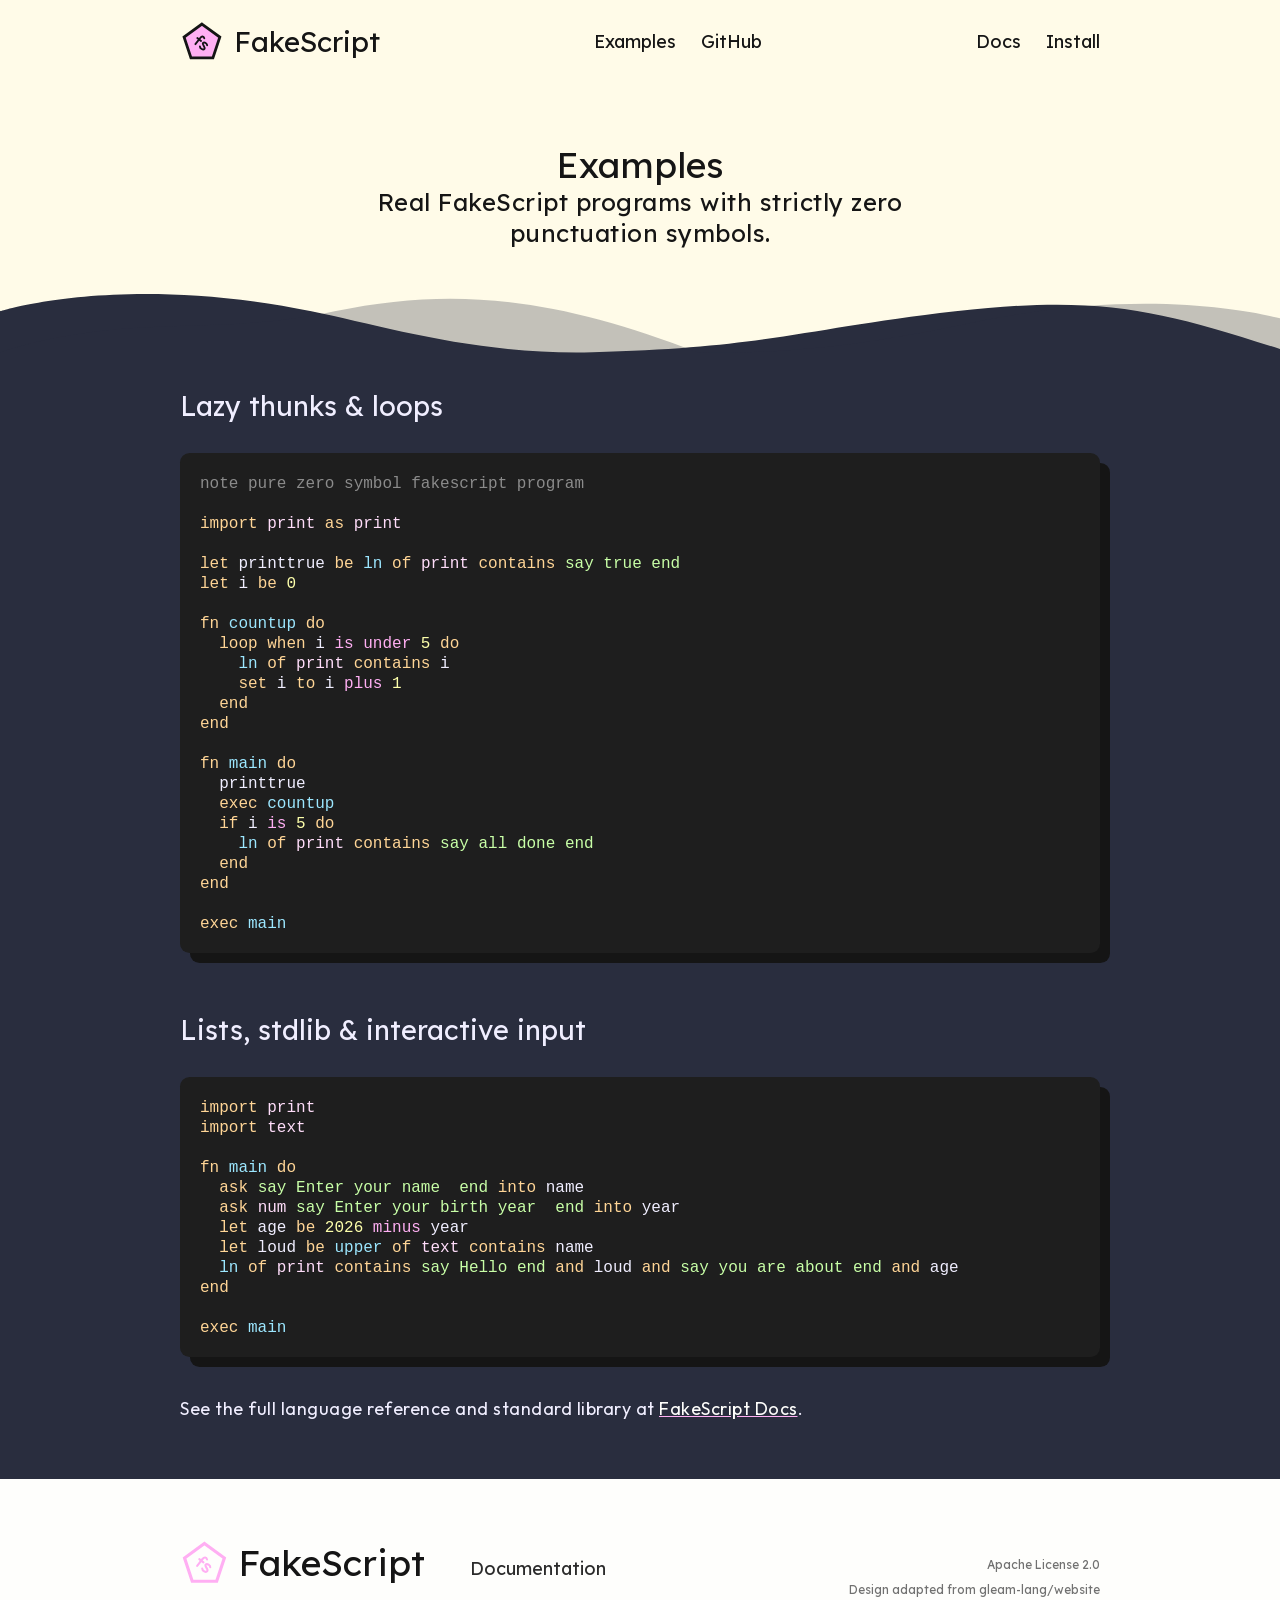
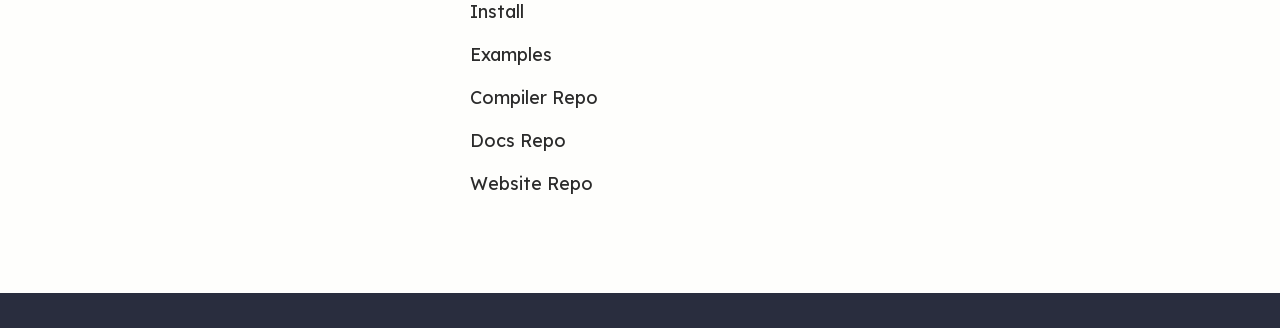
==== commit 4ad07a4f: "Replace logo with pentagon fs SVG and CSS hover rotation" ====
--- a/examples/index.html
+++ b/examples/index.html
@@ -14,7 +14,14 @@
       <div class="content">
         <div>
           <a href="../" class="logo">
-            <img alt="FakeScript mascot" src="../images/fakescript-logo.svg" class="navbar-lucy">
+            <svg class="fks-logo navbar-lucy" viewBox="0 0 280 268" fill="none" aria-hidden="true">
+              <polygon class="fks-pentagon" points="140,26 254,109 210,242 70,242 26,109" fill="#ffaff3" stroke="#151515" stroke-width="18" stroke-linejoin="miter"/>
+              <g class="fks-letters" stroke="#151515" stroke-width="12" stroke-linecap="round" stroke-linejoin="round" fill="none">
+                <path d="M 134 114 C 122 105 112 112 112 128 L 112 178"/>
+                <path d="M 98 140 L 128 140"/>
+                <path d="M 176 138 C 169 129 148 130 146 142 C 144 154 176 152 176 166 C 176 179 152 182 144 172"/>
+              </g>
+            </svg>
             FakeScript
           </a>
         </div>
@@ -90,7 +97,14 @@
     <div class="content">
       <div class="first">
         <a href="../" class="logo">
-          <img alt="FakeScript mascot" src="../images/fakescript-logo.svg" class="footer-lucy">
+          <svg class="fks-logo footer-lucy" viewBox="0 0 280 268" fill="none" aria-hidden="true">
+            <polygon class="fks-pentagon" points="140,26 254,109 210,242 70,242 26,109" fill="#ffaff3" stroke="#151515" stroke-width="18" stroke-linejoin="miter"/>
+            <g class="fks-letters" stroke="#151515" stroke-width="12" stroke-linecap="round" stroke-linejoin="round" fill="none">
+              <path d="M 134 114 C 122 105 112 112 112 128 L 112 178"/>
+              <path d="M 98 140 L 128 140"/>
+              <path d="M 176 138 C 169 129 148 130 146 142 C 144 154 176 152 176 166 C 176 179 152 182 144 172"/>
+            </g>
+          </svg>
           FakeScript
         </a>
       </div>
--- a/styles/main.css
+++ b/styles/main.css
@@ -198,8 +198,10 @@
   flex-wrap: wrap;
 }
 
-.navbar .logo img {
+.navbar .logo img,
+.navbar .logo svg.fks-logo {
   height: 1.5em;
+  width: auto;
   margin-right: var(--gap-1);
 }
 
@@ -210,9 +212,11 @@
   white-space: nowrap;
 }
 
-.logo img {
+.logo img,
+.logo svg.fks-logo {
   display: inline-block;
   height: 1.3em;
+  width: auto;
   margin-right: 0.25em;
 }
 
@@ -222,7 +226,7 @@
   width: 280px;
   margin: 0 var(--gap-5) var(--gap-2) var(--gap-5);
   overflow: hidden;
-  /* Needed to not cut Lucy's corners when rotating: */
+  /* Needed to not cut corners when animating: */
   padding: var(--gap-1);
   box-sizing: content-box;
 }
@@ -233,16 +237,25 @@
   transition: transform 0.2s ease;
 }
 
-.navbar-lucy,
-.footer-lucy {
-  transition: transform 200ms ease;
-}
-
-.logo:hover .navbar-lucy,
-.logo:hover .footer-lucy,
-.hero-lucy-container:hover .hero-lucy {
-  content: url("../images/fakescript-logo-happy.svg");
-  transform: rotate(12deg);
+.fks-letters {
+  transform-box: view-box;
+  transform-origin: 140px 146px;
+  transform: rotate(38deg);
+  transition: transform 0.6s cubic-bezier(0.34, 1.56, 0.64, 1);
+}
+
+.logo:hover .fks-letters,
+.hero-lucy-container:hover .fks-letters {
+  transform: rotate(398deg);
+}
+
+.footer .fks-pentagon {
+  fill: transparent;
+  stroke: var(--color-faff-pink);
+}
+
+.footer .fks-letters {
+  stroke: var(--color-faff-pink);
 }
 
 .navbar a {
